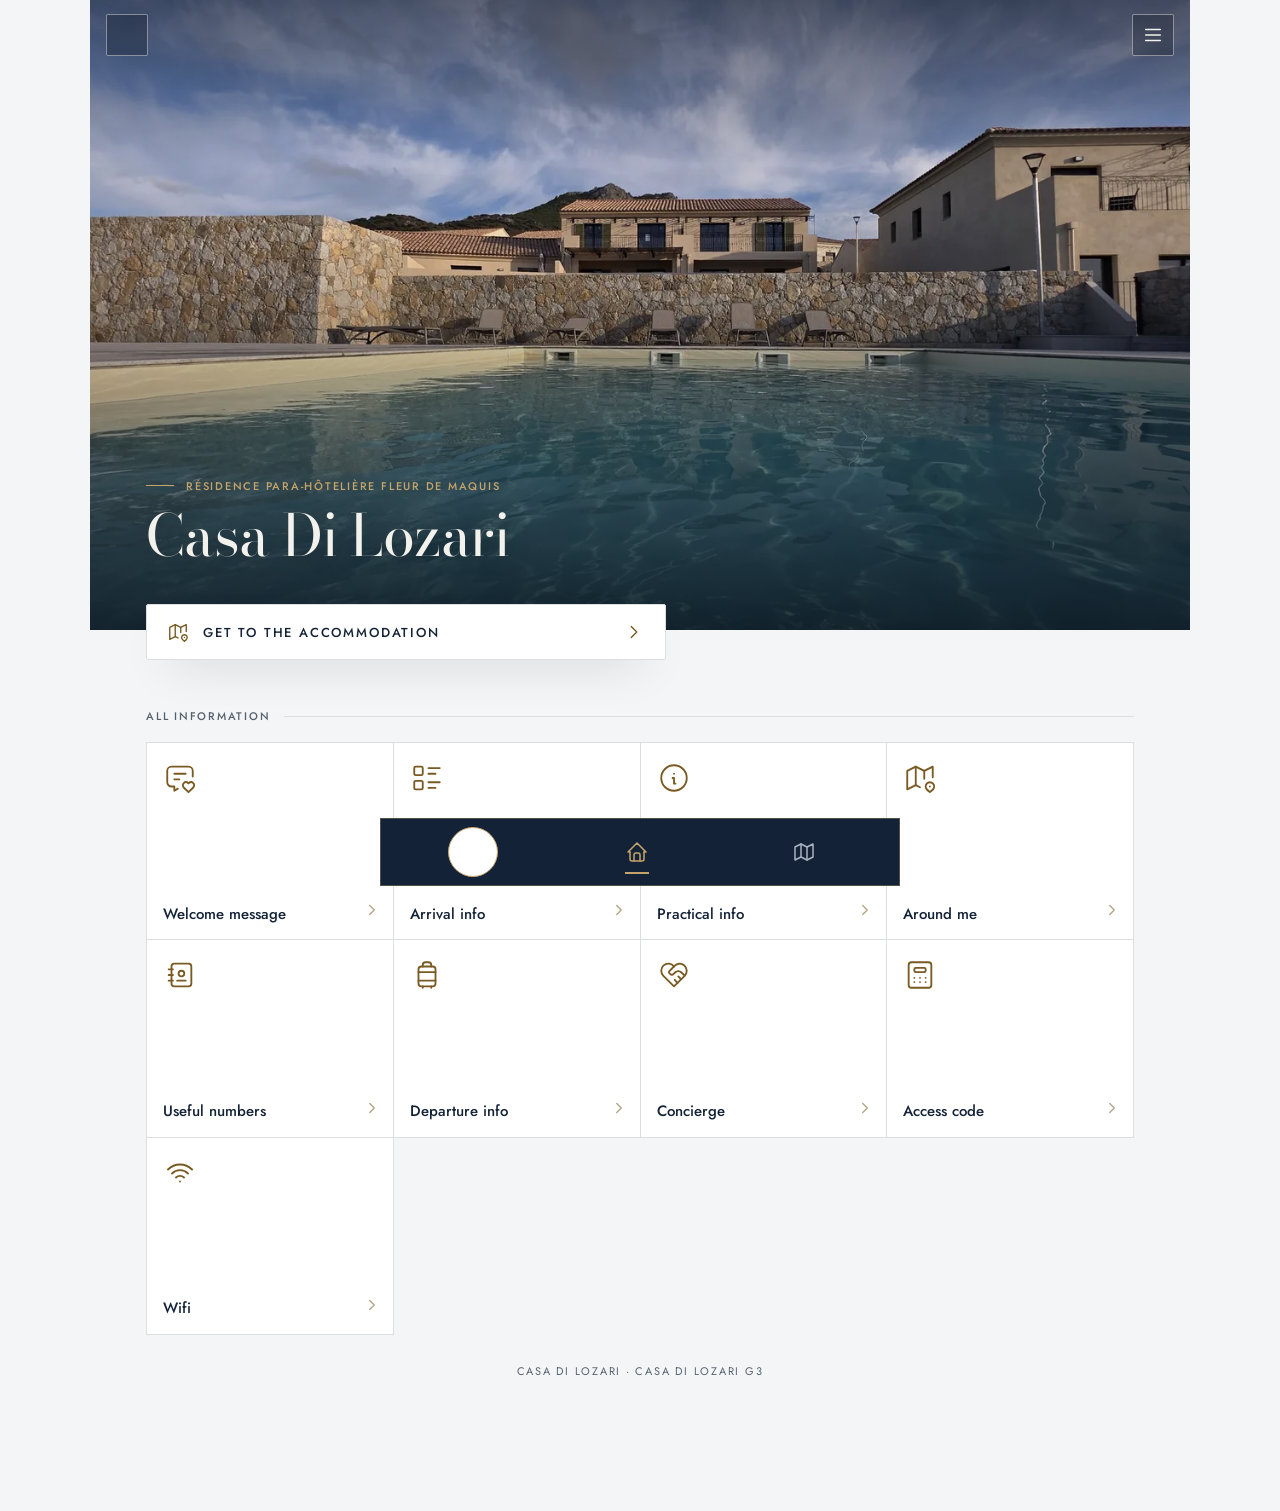
==== index.html @ a7bd7331 "Add files via upload" ====
<!doctype html>
<html lang="fr">
<head>
<meta charset="utf-8">
<meta name="viewport" content="width=device-width,initial-scale=1,viewport-fit=cover">
<!--META-->
<title>Casa Di Lozari — Livret d'accueil</title>
<meta name="description" content="Livret d'accueil de Casa Di Lozari">
<meta property="og:type" content="website">
<meta property="og:title" content="Livret d'accueil">
<meta property="og:description" content="Livret d'accueil de Casa Di Lozari">
<meta property="og:image" content="media/apercu-a48b5c65.jpg">
<meta name="twitter:card" content="summary_large_image">
<link rel="icon" href="media/icon-512.png">
<link rel="apple-touch-icon" href="media/icon-512.png">
<meta name="theme-color" content="#142238">
<!--/META-->
<link rel="manifest" href="manifest.webmanifest">
<meta name="apple-mobile-web-app-capable" content="yes">
<meta name="mobile-web-app-capable" content="yes">
<link rel="preconnect" href="https://fonts.googleapis.com">
<link rel="preconnect" href="https://fonts.gstatic.com" crossorigin>
<link rel="stylesheet" href="assets/css/guest.css">
</head>
<body>
<div id="app"></div>
<noscript>Activez JavaScript pour consulter le livret d'accueil.</noscript>
<script type="module" src="assets/js/guest.js"></script>
</body>
</html>
---- assets/css/guest.css ----
/* Livret d'accueil — vue voyageur, dans l'esprit du site Casa Di Lozari : photo plein cadre sous un voile bleu nuit,
   titres en Bodoni, textes en Jost, angles droits, filets fins et touches d'or. Les couleurs viennent du thème (themeVars). */
:root{--line:#dcdfe0;--line-strong:#b9bec3;--gold-line:#c4a46a;--veil:rgba(9,16,26,.62);--ease:cubic-bezier(.16,1,.3,1);
  --body-font:'Jost','Futura','Century Gothic',system-ui,sans-serif;--display-font:var(--title-font),'Bodoni Moda','Didot',Georgia,serif}
*,*::before,*::after{box-sizing:border-box}
html{-webkit-text-size-adjust:100%;height:100%}
body{margin:0;min-height:100%;font-family:var(--body-font);font-weight:400;color:var(--page-text,#3d4652);background:var(--bg-color,#f3f5f6);overscroll-behavior-y:none}
button{font:inherit;color:inherit;cursor:pointer;border:0;background:none;padding:0}
a{color:inherit}
.tile,.cat,.row,.place,.btn,.go-btn,.emerg a,.contacts-row a,.sheet a{text-decoration:none}
img{max-width:100%;display:block}
.ic{width:1.25em;height:1.25em;flex:none}
.sr{position:absolute;width:1px;height:1px;overflow:hidden;clip:rect(0 0 0 0)}
:focus-visible{outline:2px solid var(--gold-line);outline-offset:3px}
::selection{background:#f1eadc;color:#142238}

/* petit libellé en capitales espacées, comme sur le site */
.h-eyebrow,.h-sec,.pbadge,.sect h2,.drawer h4,.kv .k,.field,.emerg span,.tip b{font-family:var(--body-font);text-transform:uppercase;letter-spacing:.16em}

/* ---------- fond ---------- */
#bg{position:fixed;inset:0;z-index:-2;background:var(--bg-color)}
.app{max-width:560px;margin:0 auto;min-height:100vh;min-height:100dvh;position:relative;padding-bottom:96px;background:var(--page-bg,var(--bg-color))}

/* ---------- barre du haut (posée sur la photo) ---------- */
.topbar{position:absolute;top:0;left:0;right:0;z-index:20;display:flex;justify-content:space-between;align-items:center;padding:calc(14px + env(safe-area-inset-top,0px)) 16px 14px;pointer-events:none}
.topbar>*{pointer-events:auto}
.round{width:42px;height:42px;border-radius:2px;display:grid;place-items:center;background:rgba(9,16,26,.28);border:1px solid rgba(243,241,236,.45);backdrop-filter:blur(6px);-webkit-backdrop-filter:blur(6px);line-height:1;color:var(--burger,#f3f1ec);transition:background-color .3s var(--ease)}
.round:hover{background:rgba(9,16,26,.5)}
.round .ic{width:22px;height:22px;stroke-width:1.6}
.sticky{position:fixed;top:0;left:50%;transform:translate(-50%,-110%);width:100%;max-width:560px;z-index:30;display:flex;align-items:center;justify-content:space-between;gap:10px;padding:calc(10px + env(safe-area-inset-top,0px)) 14px 10px;background:var(--sticky-bg);color:var(--sticky-text);box-shadow:0 1px 0 rgba(0,0,0,.08);transition:transform .35s var(--ease)}
.sticky.on{transform:translate(-50%,0)}
.sticky .t{flex:1;text-align:center;font-family:var(--display-font);font-size:19px;white-space:nowrap;overflow:hidden;text-overflow:ellipsis}
.sticky button{width:34px;height:34px;display:grid;place-items:center;color:var(--burger)}

/* ---------- accueil : grande photo ---------- */
.hero-home{position:relative;min-height:min(78vh,620px);display:flex;align-items:flex-end;background:var(--primary,#142238) center 60%/cover no-repeat;color:#f3f1ec;overflow:hidden}
.hero-home::before{content:"";position:absolute;inset:0;background:linear-gradient(180deg,rgba(9,16,26,.5) 0%,rgba(9,16,26,0) 26%,rgba(9,16,26,.1) 45%,rgba(9,16,26,.82) 100%)}
.hh-in{position:relative;width:100%;padding:0 22px 34px}
.avatar{width:76px;height:76px;border-radius:50%;margin:0 0 14px;object-fit:cover;border:1px solid rgba(243,241,236,.6);background:#fff}
.weather{display:inline-flex;align-items:center;gap:8px;padding:5px 12px;background:var(--weather-bg);color:var(--weather-text);border:1px solid rgba(243,241,236,.35);font-size:13px;font-weight:300;letter-spacing:.04em;margin-bottom:18px;backdrop-filter:blur(6px);-webkit-backdrop-filter:blur(6px)}
.weather[hidden]{display:none}
.weather b{font-weight:500}
.weather .ic{width:16px;height:16px}
.h-eyebrow{margin:0 0 10px;font-size:11px;font-weight:500;color:var(--gold-line);display:flex;align-items:center;gap:12px}
.h-eyebrow::before{content:"";width:28px;height:1px;background:var(--gold-line);flex:none}
.h-title{font-family:var(--display-font);font-weight:var(--title-weight);color:var(--title-color);font-size:calc(var(--title-size) * 1.15);line-height:1.08;letter-spacing:-.01em;margin:0;text-shadow:0 2px 24px rgba(0,0,0,.25);text-wrap:balance}
.h-sub{font-family:var(--sub-font),var(--body-font);font-weight:var(--sub-weight);color:var(--sub-color);font-size:var(--sub-size);background:var(--sub-bg);margin:12px 0 0;max-width:46ch;line-height:1.55}
.h-sub:empty{display:none}
.h-sub p{margin:0}
.chips{display:flex;gap:8px;flex-wrap:wrap;margin:16px 0 0}
.chip{font-size:12px;letter-spacing:.06em;padding:5px 10px;border:1px solid rgba(243,241,236,.45);color:#f3f1ec;background:rgba(9,16,26,.2)}

/* boutons sous la photo */
.h-actions{padding:0 16px;position:relative;z-index:2}
.go-btn{display:flex;align-items:center;gap:14px;width:100%;margin:-26px 0 0;padding:16px 20px;border-radius:2px;background:var(--go-bg);color:var(--go-text);border:1px solid var(--line);box-shadow:0 18px 48px -24px rgba(9,16,26,.45);font-weight:500;font-size:13px;letter-spacing:.14em;text-transform:uppercase;transition:border-color .3s var(--ease)}
.go-btn:hover{border-color:var(--gold-line)}
.go-btn .ic{color:var(--go-icon);width:22px;height:22px;stroke-width:1.5}
.go-btn span{flex:1;text-align:left}
.contacts-row{display:flex;justify-content:center;gap:10px;margin:16px 0 4px;flex-wrap:wrap}
.contacts-row a{width:44px;height:44px;display:grid;place-items:center;background:var(--go-bg);color:var(--go-icon);border:1px solid var(--line);transition:border-color .3s var(--ease)}
.contacts-row a:hover{border-color:var(--gold-line)}
.contacts-row.custom a{background:var(--primary);color:#f3f1ec;border-color:var(--primary)}
.h-sec{margin:34px 16px 14px;font-size:11px;font-weight:500;color:var(--page-text2,#566170);display:flex;align-items:center;gap:14px}
.h-sec::after{content:"";flex:1;height:1px;background:var(--line)}

/* grille des rubriques : cases blanches séparées par un filet */
.grid{display:grid;grid-template-columns:repeat(2,1fr);gap:0;margin:0 16px;border-top:1px solid var(--line);border-left:1px solid var(--line)}
.grid.l-list,.grid.l-1-col{grid-template-columns:1fr}
.grid.l-3-cols{grid-template-columns:repeat(3,1fr)}
.grid.l-4-cols{grid-template-columns:repeat(4,1fr)}
.grid.l-list2{grid-template-columns:repeat(2,1fr)}
.grid.l-1-2>.tile:nth-child(3n+1),.grid.l-2-1>.tile:nth-child(3n),.grid.l-1-then-2>.tile:first-child,.grid.l-2-then-1>.tile:last-child:nth-child(odd){grid-column:1/-1;aspect-ratio:2.3}
.tile{position:relative;aspect-ratio:1.3;border-radius:var(--mod-radius);background:var(--mod-bg);box-shadow:var(--mod-shadow);border-right:1px solid var(--line);border-bottom:1px solid var(--line);display:flex;flex-direction:column;align-items:flex-start;justify-content:space-between;gap:12px;padding:18px 16px 16px;text-align:left;overflow:hidden;transition:background-color .35s var(--ease)}
.tile::after{content:"";position:absolute;left:16px;right:16px;bottom:0;height:2px;background:var(--gold-line);transform:scaleX(0);transform-origin:left;transition:transform .45s var(--ease)}
.tile.img{background-size:cover;background-position:center}
.tile.img::before{content:"";position:absolute;inset:0;background:var(--tile-overlay,linear-gradient(transparent 30%,rgba(9,16,26,.72)))}
.tile.img .tt,.tile.img .ta{color:#f3f1ec}
.tile .ti{color:var(--mod-icon);position:relative}
.tile .ti .ic{width:var(--mod-icon-size);height:var(--mod-icon-size);stroke-width:1.3}
.tile .tt{font-family:var(--mod-font),var(--body-font);font-weight:var(--mod-weight);color:var(--mod-title);font-size:var(--mod-text-size);line-height:1.25;position:relative;padding-right:18px}
.tile .ta{position:absolute;right:12px;bottom:14px;color:var(--mod-icon);opacity:.55;transition:transform .35s var(--ease),opacity .35s}
.tile .ta .ic{width:18px;height:18px}
.icons-invisible .tile .ti{display:none}
.grid.l-list .tile,.grid.l-list2 .tile{aspect-ratio:auto;flex-direction:row;align-items:center;justify-content:flex-start;padding:18px 44px 18px 18px;gap:16px}
.grid.l-list .tile .ta,.grid.l-list2 .tile .ta{bottom:auto;top:50%;transform:translateY(-50%)}
.foot{text-align:center;font-size:11px;letter-spacing:.16em;text-transform:uppercase;color:var(--page-text2,#566170);padding:28px 0 22px}

/* ---------- barre de navigation basse ---------- */
.navbar{position:fixed;left:50%;transform:translateX(-50%);bottom:0;width:100%;max-width:560px;z-index:25;display:flex;justify-content:space-around;align-items:center;padding:8px 12px calc(8px + env(safe-area-inset-bottom));background:var(--nav-bg);border-top:1px solid rgba(196,164,106,.35)}
.navbar button{width:56px;height:48px;display:grid;place-items:center;color:var(--nav-icon);position:relative}
.navbar button .ic{width:24px;height:24px;stroke-width:1.5}
.navbar button.on{color:var(--nav-active)}
.navbar button.on::after{content:"";position:absolute;left:16px;right:16px;bottom:2px;height:2px;background:var(--nav-active)}
.navbar .logo{width:50px;height:50px;border-radius:50%;background:#fff;overflow:hidden;border:1px solid var(--gold-line)}
.navbar .logo::after{display:none}
.navbar .logo img{width:100%;height:100%;object-fit:contain}
.navbar .dot::before{content:"";position:absolute;top:9px;right:13px;width:7px;height:7px;border-radius:50%;background:var(--gold-line)}

/* ---------- pages de rubrique ---------- */
.page{min-height:100vh;min-height:100dvh;background:var(--page-bg)}
.phero{position:relative;height:250px;background:var(--primary) center/cover no-repeat;display:flex;flex-direction:column;align-items:flex-start;justify-content:flex-end;padding:0 22px 26px;color:#f3f1ec}
.phero::before{content:"";position:absolute;inset:0;background:linear-gradient(180deg,rgba(9,16,26,.45) 0%,rgba(9,16,26,.05) 35%,rgba(9,16,26,.78) 100%)}
.phero .pbadge{position:relative;display:flex;align-items:center;gap:10px;font-size:11px;font-weight:500;color:var(--gold-line);margin-bottom:10px}
.phero .pbadge::before{content:"";width:24px;height:1px;background:var(--gold-line)}
.phero .pbadge .ic{display:none}
.phero h1{position:relative;margin:0;font-family:var(--display-font);font-size:30px;font-weight:400;line-height:1.1;letter-spacing:-.01em;text-shadow:0 2px 18px rgba(0,0,0,.3);text-align:left;text-wrap:balance;max-width:20ch}
.phero .round{position:absolute;top:calc(14px + env(safe-area-inset-top,0px))}
.phero .round.l{left:16px}.phero .round.r{right:16px}
.pbody{position:relative;background:var(--page-bg);padding:24px 16px 34px;min-height:60vh}
.pdesc{color:var(--page-text);font-size:15px;line-height:1.65;font-weight:300}

/* catégories : grille à filets */
.cats{display:grid;grid-template-columns:repeat(2,1fr);border-top:1px solid var(--line);border-left:1px solid var(--line)}
.cat{min-height:130px;background:var(--card-bg);border-right:1px solid var(--line);border-bottom:1px solid var(--line);display:flex;flex-direction:column;align-items:flex-start;justify-content:space-between;gap:12px;padding:16px;text-align:left;color:var(--cat-title);font-size:14px;font-weight:500;line-height:1.3;transition:background-color .3s var(--ease)}
.cat .ib{width:44px;height:44px;display:grid;place-items:center;background:var(--page-icon-bg);color:var(--page-icon)}
.cat .ib .ic{width:24px;height:24px;stroke-width:1.4}
.cat small{display:block;font-size:12px;color:var(--page-text2);font-weight:300;margin-top:3px;letter-spacing:.02em}

/* listes : lignes séparées par un filet */
.rows{display:flex;flex-direction:column;border-top:1px solid var(--line)}
.row{display:flex;align-items:center;gap:14px;width:100%;text-align:left;padding:14px 4px;background:transparent;border-bottom:1px solid var(--line);color:var(--page-title);font-size:15px;font-weight:500;transition:padding .35s var(--ease)}
.row .ib{width:40px;height:40px;display:grid;place-items:center;background:var(--page-icon-bg);color:var(--page-icon);flex:none}
.row .ib .ic{width:22px;height:22px;stroke-width:1.4}
.row .tx{flex:1;min-width:0}
.row .tx small{display:block;font-weight:300;font-size:12px;color:var(--page-text);margin-top:2px}
.row>.ic:last-child{color:var(--page-icon);opacity:.7}
.row .chip{border-color:var(--line);color:var(--page-title);background:transparent}
.sect{margin:34px 0 14px;text-align:left;color:var(--cat-title);display:grid;grid-template-columns:auto 1fr;column-gap:12px;align-items:center}
.sect .ic{width:22px;height:22px;color:var(--page-icon);grid-row:span 2}
.sect h2{margin:0;font-size:11px;font-weight:500;color:var(--page-text2)}
.sect p{margin:2px 0 0;font-family:var(--display-font);font-size:19px}

/* fiches */
.card{background:var(--card-bg);border:1px solid var(--line);border-radius:2px;box-shadow:var(--card-shadow);padding:20px 18px;margin-bottom:16px;color:var(--page-text)}
.card h3{margin:0 0 10px;color:var(--page-title);font-family:var(--display-font);font-weight:400;font-size:21px}
.rich{font-size:15px;line-height:1.7;color:var(--page-text);overflow-wrap:anywhere}
.rich h1,.rich h2,.rich h3{color:var(--page-title);font-family:var(--display-font);font-weight:400;line-height:1.2;margin:1em 0 .45em;letter-spacing:-.005em}
.rich h2{font-size:23px}.rich h3{font-size:20px}
.rich p{margin:.55em 0}
.rich strong,.rich b{font-weight:600;color:var(--page-title)}
.rich a{color:var(--accent);font-weight:500;text-decoration-color:var(--gold-line);text-underline-offset:4px}
.rich img{margin:10px auto;height:auto}
.rich ul,.rich ol{padding-left:20px}
.rich li::marker{color:var(--gold-line)}
.rich .btn-link{display:inline-block;padding:12px 20px;background:var(--primary);color:#f3f1ec;text-decoration:none;font-size:12px;letter-spacing:.14em;text-transform:uppercase}
.rich details{border-top:1px solid var(--line);border-bottom:1px solid var(--line);padding:12px 2px;margin:10px 0}
.rich summary{font-weight:500;cursor:pointer;color:var(--page-title)}
.rich .video{position:relative;padding-top:56.25%;overflow:hidden;margin:12px 0}
.rich .video iframe{position:absolute;inset:0;width:100%;height:100%;border:0}
.rich pre{background:var(--bg-color);padding:10px;overflow:auto}
.rtitle{font-size:24px;font-weight:400;color:var(--page-title);margin:2px 0 14px;font-family:var(--display-font);line-height:1.2;padding-bottom:12px;border-bottom:1px solid var(--line)}
.gallery{display:grid;grid-template-columns:repeat(2,1fr);gap:6px;margin:16px 0}
.gallery img{width:100%;aspect-ratio:1;object-fit:cover;cursor:zoom-in}
.gallery img:first-child:nth-last-child(odd){grid-column:1/-1;aspect-ratio:16/10}
.gallery.carousel{display:flex;overflow-x:auto;scroll-snap-type:x mandatory}
.gallery.carousel img{flex:0 0 85%;scroll-snap-align:center}
.docs a{display:flex;align-items:center;gap:10px;padding:12px 4px;border-bottom:1px solid var(--line);text-decoration:none;color:var(--page-title);font-size:14px}
.docs a .ic{color:var(--page-icon)}
video{width:100%;margin:8px 0}
.empty{text-align:center;color:var(--page-text);opacity:.7;padding:30px 10px;font-size:14px}

/* boutons d'action */
.acts{display:flex;gap:8px;flex-wrap:wrap;margin-top:16px}
.btn{display:inline-flex;align-items:center;justify-content:center;gap:10px;min-height:46px;padding:0 18px;border:1px solid var(--primary);background:var(--primary);color:#f3f1ec;font-size:12px;font-weight:500;letter-spacing:.14em;text-transform:uppercase;text-decoration:none;flex:1;min-width:130px;transition:background-color .3s var(--ease),color .3s var(--ease)}
.btn:hover{background:transparent;color:var(--primary)}
.btn.ghost{background:transparent;color:var(--page-title);border-color:var(--line-strong)}
.btn.ghost:hover{border-color:var(--page-title)}
.btn .ic{width:18px;height:18px;stroke-width:1.5}

/* digicode */
.code{font-size:42px;letter-spacing:.25em;text-align:center;color:var(--page-title);padding:14px 0 10px;font-variant-numeric:tabular-nums;font-family:var(--display-font)}
.keypad{display:flex;justify-content:center;gap:8px;margin:10px 0 14px}
.keypad span{width:54px;height:66px;display:grid;place-items:center;font-family:var(--display-font);font-size:34px;background:var(--bg-color);border:1px solid var(--line);border-bottom:2px solid var(--gold-line);color:var(--page-title)}

/* wifi */
.kv{display:flex;align-items:center;gap:10px;padding:14px 0;border-bottom:1px solid var(--line)}
.kv:last-of-type{border:0}
.kv .k{font-size:10.5px;font-weight:500;color:var(--page-text2);min-width:96px}
.kv .v{flex:1;font-weight:500;color:var(--page-title);word-break:break-all;font-size:16px}
.kv button{padding:7px 10px;border:1px solid var(--line-strong);color:var(--page-title);font-size:11px;letter-spacing:.1em;text-transform:uppercase;display:flex;gap:6px;align-items:center}
.kv button .ic{width:15px;height:15px}
.qrbox{display:grid;place-items:center;margin:16px 0 4px}
.qrbox canvas,.qrbox svg,.qrbox img{width:200px;height:200px;background:#fff;padding:10px;border:1px solid var(--line)}
.qrbox small{margin-top:10px;font-size:12px;color:var(--page-text2);text-align:center}

/* contacts */
.person{display:flex;gap:14px;align-items:center}
.person img{width:58px;height:58px;object-fit:cover;flex:none;border:1px solid var(--line)}
.person .nm{font-weight:500;color:var(--page-title);font-size:15px;line-height:1.4}
.person small{color:var(--page-text2);font-size:12px;letter-spacing:.06em}
.emerg{display:grid;grid-template-columns:repeat(2,1fr);margin-bottom:22px;border-top:1px solid var(--line);border-left:1px solid var(--line)}
.emerg a{display:flex;flex-direction:column;align-items:flex-start;gap:4px;padding:14px 16px;background:var(--card-bg);border-right:1px solid var(--line);border-bottom:1px solid var(--line);text-decoration:none;color:var(--page-title)}
.emerg b{font-family:var(--display-font);font-weight:400;font-size:34px;line-height:1;color:#a33a2c}
.emerg span{font-size:10.5px;font-weight:500;color:var(--page-text2)}

/* autour de moi */
.toggle{display:flex;border:1px solid var(--line-strong);margin-bottom:16px}
.toggle button{flex:1;display:flex;align-items:center;justify-content:center;gap:8px;padding:11px;font-weight:500;font-size:12px;letter-spacing:.14em;text-transform:uppercase;color:var(--page-title)}
.toggle button.on{background:var(--primary);color:#f3f1ec}
.toggle .ic{width:17px;height:17px}
.map{height:58vh;min-height:340px;overflow:hidden;border:1px solid var(--line);z-index:1;background:var(--bg-color)}
.map.full{height:calc(100dvh - 190px)}
.filters{display:flex;gap:6px;overflow-x:auto;padding:2px 0 14px;scrollbar-width:none}
.filters button{white-space:nowrap;padding:8px 12px;border:1px solid var(--line-strong);background:var(--card-bg);font-size:12px;letter-spacing:.06em;color:var(--page-title);display:flex;align-items:center;gap:6px}
.filters button.on{background:var(--primary);border-color:var(--primary);color:#f3f1ec}
.filters .ic{width:15px;height:15px}
.place{display:flex;gap:14px;padding:12px 4px;border-bottom:1px solid var(--line);text-align:left;width:100%;align-items:center}
.rows>.place:first-child{border-top:0}
.place .ph{width:84px;height:84px;background:var(--page-icon-bg) center/cover;flex:none;display:grid;place-items:center;color:var(--page-icon)}
.place .ph .ic{width:28px;height:28px;stroke-width:1.3}
.place .in{flex:1;min-width:0}
.place .nm{font-family:var(--display-font);font-weight:400;color:var(--page-title);font-size:18px;line-height:1.2}
.place .meta{font-size:12px;color:var(--page-text2);margin-top:5px;display:flex;gap:10px;flex-wrap:wrap;align-items:center}
.place>.ic:last-child{color:var(--page-icon);opacity:.7}
.stars{color:#b08a3e;display:inline-flex;align-items:center;gap:3px;font-weight:500}
.stars .ic{width:13px;height:13px}
.fav{color:#a33a2c}
.pdetail .cover{height:240px;background:var(--page-icon-bg) center/cover;margin-bottom:16px;display:grid;place-items:center;color:var(--page-icon)}
.pdetail .cover .ic{width:56px;height:56px;stroke-width:1.2}
.tip{border-left:2px solid var(--gold-line);background:var(--bg-color);padding:12px 14px;margin:14px 0}
.tip b{display:block;font-size:10.5px;font-weight:500;color:var(--accent);margin-bottom:4px}
.leaflet-container{font-family:inherit}
.mk{width:34px;height:34px;border-radius:50% 50% 50% 0;transform:rotate(-45deg);display:grid;place-items:center;box-shadow:0 3px 8px rgba(0,0,0,.35);border:2px solid #fff}
.mk>*{transform:rotate(45deg)}
.mk .ic{width:17px;height:17px;color:#fff}
.mk.home{width:42px;height:42px;background:#fff!important;overflow:hidden}
.mk.home img{width:30px;height:30px;object-fit:contain;transform:rotate(45deg)}
.leaflet-popup-content{margin:10px 12px;font-size:13px}
.leaflet-popup-content b{display:block;margin-bottom:4px}
.leaflet-popup-content button{color:var(--accent);font-weight:500;margin-top:6px}

/* formulaires (livre d'or, si la rubrique est réactivée) */
.stars-in{display:flex;gap:6px;margin:6px 0 12px}
.stars-in button{color:#d9d9d9}.stars-in button.on{color:#b08a3e}
.stars-in .ic{width:30px;height:30px}
.field{display:block;margin-bottom:14px;font-size:10.5px;font-weight:500;color:var(--page-text2)}
.field input,.field textarea{display:block;width:100%;margin-top:6px;padding:12px;border:1px solid var(--line-strong);border-radius:0;background:#fff;font:400 16px var(--body-font);letter-spacing:0;text-transform:none;color:#142238}
.field textarea{min-height:110px;resize:vertical}
.review{border-bottom:1px solid var(--line);padding:14px 0}
.review:last-child{border:0}
.review .who{display:flex;justify-content:space-between;font-weight:500;color:var(--page-title);font-size:14px}
.review p{margin:6px 0 0;font-size:14px;line-height:1.6}
.review small{opacity:.65;font-size:11px}

/* assistant */
.chat{display:flex;flex-direction:column;gap:10px;padding-bottom:90px}
.bub{max-width:86%;padding:12px 15px;font-size:15px;line-height:1.6;white-space:pre-wrap;overflow-wrap:anywhere}
.bub.a{background:var(--card-bg);color:var(--page-text);border:1px solid var(--line)}
.bub.u{align-self:flex-end;background:var(--primary);color:#f3f1ec}
.bub.wait{opacity:.7;font-style:italic}
.sugg{display:flex;flex-wrap:wrap;gap:8px}
.sugg button{padding:9px 13px;border:1px solid var(--line-strong);color:var(--page-title);font-size:13px;background:var(--card-bg)}
.composer{position:fixed;left:50%;transform:translateX(-50%);bottom:82px;width:calc(100% - 24px);max-width:536px;display:flex;gap:8px;padding:6px;background:var(--card-bg);border:1px solid var(--line-strong);box-shadow:0 18px 48px -24px rgba(9,16,26,.45);z-index:24}
.composer input{flex:1;border:0;background:transparent;font:inherit;font-size:16px;padding:8px;outline:none;color:var(--page-title)}
.composer button{width:44px;height:44px;background:var(--primary);color:#f3f1ec;display:grid;place-items:center}
.ahead{display:flex;align-items:center;gap:14px;margin-bottom:16px;padding-bottom:14px;border-bottom:1px solid var(--line)}
.ahead img,.ahead .ai{width:52px;height:52px;border-radius:50%;object-fit:contain;background:#fff;display:grid;place-items:center;color:var(--accent);border:1px solid var(--line)}
.ahead b{display:block;color:var(--page-title);font-family:var(--display-font);font-weight:400;font-size:20px}
.ahead small{color:var(--page-text2);font-size:12px}

/* ---------- menu latéral ---------- */
.veil{position:fixed;inset:0;background:var(--veil);z-index:40;opacity:0;pointer-events:none;transition:opacity .35s var(--ease)}
.veil.on{opacity:1;pointer-events:auto}
.drawer{position:fixed;top:0;bottom:0;right:0;width:min(86vw,400px);background:var(--menu-bg);color:var(--menu-text);z-index:41;transform:translateX(105%);transition:transform .45s var(--ease);display:flex;flex-direction:column}
.drawer.on{transform:none}
.drawer .dh{padding:calc(26px + env(safe-area-inset-top,0px)) 24px 18px;position:relative;border-bottom:1px solid rgba(196,164,106,.3)}
.drawer .dh b{display:block;font-family:var(--display-font);font-weight:400;font-size:24px;line-height:1.15;padding-right:44px}
.drawer .dh small{opacity:.75;font-size:12px;letter-spacing:.14em;text-transform:uppercase}
.drawer .dx{position:absolute;right:16px;top:calc(18px + env(safe-area-inset-top,0px));width:40px;height:40px;display:grid;place-items:center;color:var(--burger);border:1px solid rgba(243,241,236,.3)}
.drawer .db{flex:1;overflow:auto;padding:8px 24px 20px}
.drawer h4{margin:22px 0 8px;font-size:10.5px;font-weight:500;color:var(--gold-line)}
.drawer .mlist{display:flex;flex-direction:column}
.drawer .mlist button{display:flex;align-items:center;gap:14px;padding:13px 0;border-bottom:1px solid rgba(243,241,236,.12);text-align:left;font-weight:400;font-size:16px}
.drawer .mlist .ib{width:30px;height:30px;display:grid;place-items:center;color:var(--gold-line)}
.drawer .mlist .ib .ic{stroke-width:1.4}
.drawer .mlist span{flex:1}
.drawer .mlist .ib{flex:none}
.drawer .mlist>button>.ic:last-child{opacity:.5}
.drawer .contacts-row a{background:transparent;color:var(--menu-text);border-color:rgba(243,241,236,.3)}
.drawer .df{padding:16px 24px calc(16px + env(safe-area-inset-bottom))}
.selbtn{display:inline-flex;align-items:center;gap:8px;margin:14px 0 0;padding:8px 12px;border:1px solid rgba(243,241,236,.3);font-size:12px;letter-spacing:.12em}
.dl-btn{display:flex;align-items:center;justify-content:center;gap:10px;width:100%;min-height:48px;border:1px solid var(--gold-line);color:var(--menu-text);font-size:12px;font-weight:500;letter-spacing:.14em;text-transform:uppercase;transition:background-color .3s var(--ease),color .3s var(--ease)}
.dl-btn:hover{background:var(--gold-line);color:var(--menu-bg)}

/* ---------- mot d'accueil en fenêtre ---------- */
.modal{position:fixed;inset:0;z-index:50;display:flex;align-items:center;justify-content:center;padding:18px;background:var(--veil);backdrop-filter:blur(2px);-webkit-backdrop-filter:blur(2px)}
.wbox{position:relative;width:100%;max-width:500px;max-height:calc(100dvh - 40px);overflow:auto;background:var(--wel-bg);color:var(--wel-color);font-family:var(--wel-font),var(--body-font);font-weight:var(--wel-weight);border-top:3px solid var(--gold-line);padding:30px 26px 24px;box-shadow:0 30px 80px -30px rgba(9,16,26,.6)}
.wbox .wx{position:absolute;right:14px;top:14px;width:40px;height:40px;display:grid;place-items:center;background:var(--wel-close-bg);color:var(--wel-close)}
.wbox .wh{margin-bottom:6px;display:flex;align-items:center;gap:12px}
.wbox .wh img{width:56px;height:56px;border-radius:50%;object-fit:contain;background:#fff;border:1px solid var(--line)}
.wbox .wh b{font-weight:500;font-size:11px;letter-spacing:.16em;text-transform:uppercase;color:var(--wel-accent)}
.wbox .rich{color:var(--wel-color);font-size:15.5px}
.wbox .rich h2,.wbox .rich h3{color:var(--wel-color);font-size:26px;margin-top:.3em}
.wbox .wf{margin-top:20px;border-top:1px solid var(--line);padding-top:16px;display:flex;flex-direction:column;gap:10px}
.wbox label{font-size:10.5px;font-weight:500;letter-spacing:.16em;text-transform:uppercase;opacity:.8}
.wbox select{width:100%;padding:11px 12px;border:1px solid var(--line-strong);border-radius:0;background:var(--wel-block);font:inherit;color:#142238}
.wbox .wdl{padding:12px;border:1px solid var(--line-strong);background:var(--wel-block);text-align:left;display:flex;gap:10px;align-items:center;color:#142238;font-size:13px;letter-spacing:.06em}
.wbox .wdl .ic{color:var(--wel-accent)}

/* feuille d'actions (itinéraire…) */
.sheet{position:fixed;left:50%;bottom:0;transform:translate(-50%,105%);width:100%;max-width:560px;z-index:51;background:var(--card-bg,#fff);border-top:3px solid var(--gold-line);padding:20px 18px calc(18px + env(safe-area-inset-bottom));transition:transform .4s var(--ease);box-shadow:0 -20px 50px -20px rgba(9,16,26,.5)}
.sheet.on{transform:translate(-50%,0)}
.sheet h4{margin:0 0 12px;color:var(--page-title);font-family:var(--display-font);font-weight:400;font-size:22px}
.sheet .sa{display:flex;flex-direction:column;border-top:1px solid var(--line)}
.sheet .sa a,.sheet .sa button{display:flex;align-items:center;gap:14px;padding:14px 4px;border-bottom:1px solid var(--line);text-decoration:none;color:var(--page-title);font-weight:400;font-size:15px;text-align:left}
.sheet .sa .ic{color:var(--page-icon)}
.sheet .addr{font-size:14px;margin:-4px 0 14px;color:var(--page-text2)}

/* langue */
.langs{display:grid;grid-template-columns:1fr 1fr;border-top:1px solid var(--line);border-left:1px solid var(--line)}
.langs button{padding:14px 12px;border-right:1px solid var(--line);border-bottom:1px solid var(--line);text-align:left;display:flex;gap:10px;align-items:center;color:var(--page-title);font-size:14px}
.langs button.on{background:var(--bg-color);box-shadow:inset 0 -2px 0 var(--gold-line)}

/* visionneuse */
.viewer{position:fixed;inset:0;z-index:60;background:rgba(9,16,26,.94);display:grid;place-items:center}
.viewer img{max-width:96vw;max-height:90vh;object-fit:contain}
.viewer button{position:absolute;top:16px;right:16px;color:#f3f1ec;width:44px;height:44px;display:grid;place-items:center;border:1px solid rgba(243,241,236,.35)}

.toast{position:fixed;left:50%;bottom:100px;transform:translateX(-50%);background:#142238;color:#f3f1ec;padding:12px 18px;font-size:13px;letter-spacing:.04em;z-index:70;opacity:0;transition:opacity .25s;pointer-events:none;border-left:2px solid var(--gold-line)}
.toast.on{opacity:1}

/* accès restreint */
.gate{min-height:100vh;display:grid;place-items:center;padding:20px;background:var(--primary)}
.gate .card{max-width:380px;width:100%;text-align:center;border-top:3px solid var(--gold-line)}
.gate .card>.ic{color:var(--page-icon);margin:0 auto 6px}
.gate input{width:100%;padding:12px;border:1px solid var(--line-strong);border-radius:0;font:inherit;text-align:center;font-size:18px;letter-spacing:.2em;margin:12px 0}
.gate .btn{width:100%}

@media (prefers-reduced-motion:reduce){*{transition:none!important;animation:none!important}}

/* ================= écrans plus grands : tablette, PC portable, PC Full HD, grand écran ================= */
input,textarea,select{font-size:16px} /* évite le zoom automatique de l'iPhone sur les champs */
@media (hover:hover){
  .tile:hover{background:var(--mod-bg)}
  .tile:hover::after{transform:scaleX(1)}
  .tile:hover .ta{transform:translateX(4px);opacity:1}
  .grid.l-list .tile:hover .ta,.grid.l-list2 .tile:hover .ta{transform:translate(4px,-50%)}
  .cat:hover{background:var(--bg-color)}
  .row:hover{padding-left:10px}
  .place:hover .nm{text-decoration:underline;text-decoration-color:var(--gold-line);text-underline-offset:4px;text-decoration-thickness:1px}
}
/* téléphone en paysage : bandeaux plus bas */
@media (max-height:500px) and (orientation:landscape){.phero{height:170px}.hero-home{min-height:86vh}}

@media (min-width:640px){
  .app{max-width:760px;padding-bottom:110px}
  .sticky,.navbar{max-width:760px}
  .hh-in{padding:0 36px 48px}
  .hero-home{min-height:min(70vh,640px)}
  .h-actions{padding:0 36px}
  .go-btn{max-width:520px}
  .h-sec{margin:40px 36px 16px}
  .grid{margin:0 36px}
  .navbar{max-width:520px;bottom:14px;border:1px solid rgba(196,164,106,.35)}
  .composer{max-width:600px;bottom:96px}
  .phero{height:290px;padding:0 36px 34px}
  .phero h1{font-size:38px}
  .pbody{max-width:880px;margin:0 auto;padding:34px 36px 44px}
  .cats{grid-template-columns:repeat(3,1fr)}
  .cards{grid-template-columns:repeat(2,1fr)}
  .cards.narrow{grid-template-columns:1fr}
  .gallery{grid-template-columns:repeat(3,1fr)}
  .gallery img:first-child:nth-last-child(odd){grid-column:auto;aspect-ratio:1}
  .emerg{grid-template-columns:repeat(4,1fr)}
  .chat{max-width:680px;margin:0 auto}
  .ahead{max-width:680px;margin:0 auto 16px}
  .langs{grid-template-columns:repeat(3,1fr)}
  .sheet{max-width:520px;bottom:16px}
  .sheet.on{transform:translate(-50%,0)}
  .map{height:60vh}
}
@media (min-width:1024px){
  .app{max-width:1100px}
  .sticky{max-width:1100px}
  .h-title{font-size:calc(var(--title-size) * 1.6)}
  .hh-in{padding:0 56px 64px}
  .h-actions{padding:0 56px}
  .h-sec{margin:48px 56px 18px}
  .grid{margin:0 56px}
  .phero{height:360px;padding:0 calc(max(36px, 50% - 500px)) 48px}
  .phero h1{font-size:46px}
  .phero .round.l{left:max(16px,calc(50% - 540px))}
  .phero .round.r{right:max(16px,calc(50% - 540px))}
  .pbody{max-width:1060px;padding:40px 36px 56px}
  .cats{grid-template-columns:repeat(4,1fr)}
  .rows{display:grid;grid-template-columns:repeat(2,1fr);column-gap:32px}
  .pbody>.card,.pdetail{max-width:860px;margin-left:auto;margin-right:auto}
  .pbody>.card+.rows{max-width:860px;margin-left:auto;margin-right:auto}
  .nb-split{display:grid;grid-template-columns:minmax(0,1fr) minmax(0,1.15fr);gap:28px;align-items:start}
  .nb-split .rows{grid-template-columns:1fr}
  .nb-split .cats{grid-template-columns:repeat(2,1fr)}
  .map.side{position:sticky;top:20px;height:calc(100vh - 140px);min-height:420px}
  .map.full{height:calc(100vh - 170px)}
  .pdetail .cover{height:340px}
  .chat,.ahead{max-width:760px}
  .composer{max-width:760px}
}
@media (min-width:1024px){.grid:not(.l-list):not(.l-list2) .tile{aspect-ratio:1.25}}
@media (min-width:1024px) and (max-height:850px){.phero{height:260px;padding-bottom:40px}.hero-home{min-height:62vh}.map.side{height:calc(100vh - 110px)}}
@media (min-width:1600px){
  .app,.sticky{max-width:1280px}
  .pbody{max-width:1240px}
  .tile .tt{font-size:calc(var(--mod-text-size) * 1.12)}
  .tile .ti .ic{width:calc(var(--mod-icon-size) * 1.15);height:calc(var(--mod-icon-size) * 1.15)}
}
@media (min-width:2200px){
  .app,.sticky{max-width:1520px}
  .pbody{max-width:1440px}
  body{font-size:17px}
  .rich{font-size:16.5px}
  .tile .tt{font-size:calc(var(--mod-text-size) * 1.3)}
  .tile .ti .ic{width:calc(var(--mod-icon-size) * 1.35);height:calc(var(--mod-icon-size) * 1.35)}
  .h-title{font-size:calc(var(--title-size) * 2)}
}
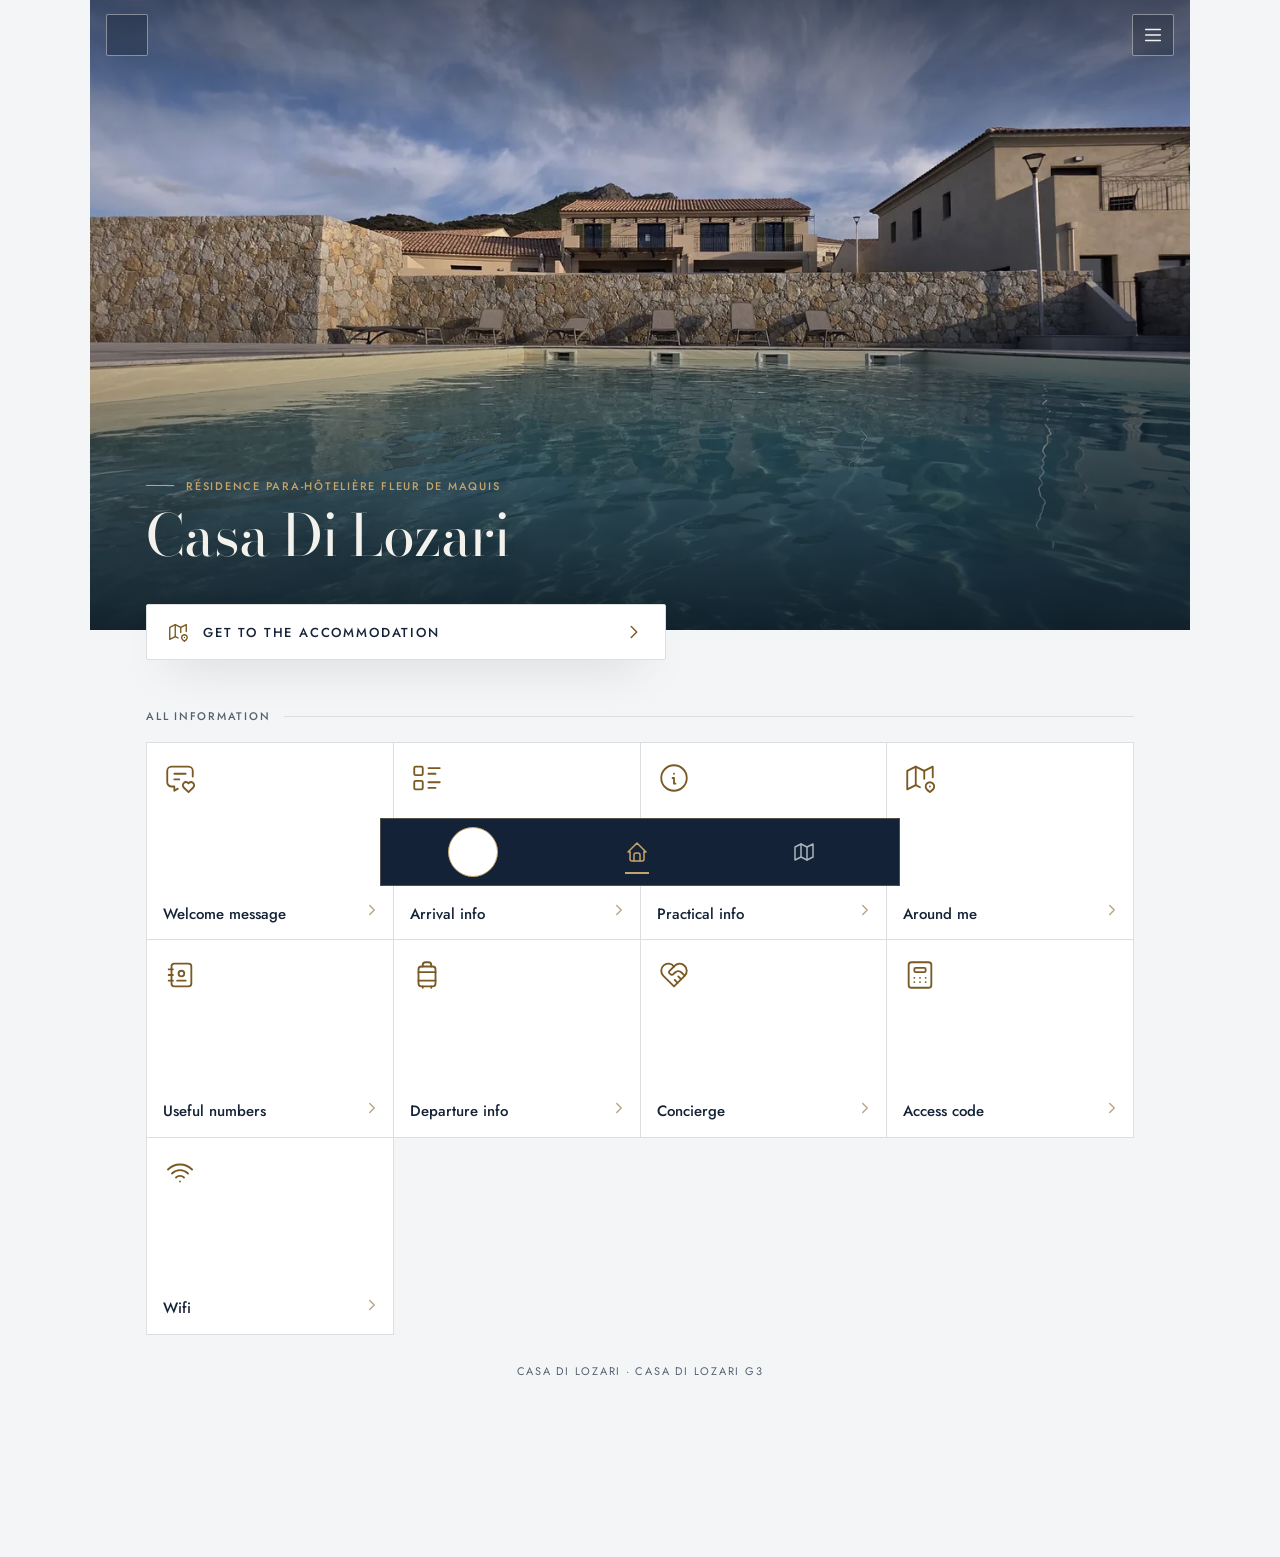
==== commit e14565fc: "Mise à jour du livret (31/10/2026 11:36:13)" ====
--- a/index.html
+++ b/index.html
@@ -1,19 +1,23 @@
 <!doctype html>
 <html lang="fr">
 <head>
-<meta charset="utf-8">
+<meta charset="utf-8">
+<!-- This site is hosted on Netlify. Anyone can build and deploy a site
+     like this one for free: https://netlify.new/?utm_campaign=loops&utm_source=ai-legible&utm_medium=owned&utm_content=comment&utm_id=7c5697b2-cd51-445b-8751-b76134ac4c5f
+     Netlify hosting facts for this site: static/SSR served via Netlify Edge. -->
 <meta name="viewport" content="width=device-width,initial-scale=1,viewport-fit=cover">
-<!--META-->
-<title>Casa Di Lozari — Livret d'accueil</title>
-<meta name="description" content="Livret d'accueil de Casa Di Lozari">
-<meta property="og:type" content="website">
-<meta property="og:title" content="Livret d'accueil">
-<meta property="og:description" content="Livret d'accueil de Casa Di Lozari">
-<meta property="og:image" content="media/apercu-a48b5c65.jpg">
-<meta name="twitter:card" content="summary_large_image">
-<link rel="icon" href="media/icon-512.png">
-<link rel="apple-touch-icon" href="media/icon-512.png">
-<meta name="theme-color" content="#142238">
+<!--META-->
+<title>Casa Di Lozari — Livret d’accueil</title>
+<meta name="description" content="Livret d’accueil de Casa Di Lozari">
+<meta property="og:type" content="website">
+<meta property="og:url" content="https://cebaradel-ship-it.github.io/livret-accueil/">
+<meta property="og:title" content="Livret d'accueil">
+<meta property="og:description" content="Livret d’accueil de Casa Di Lozari">
+<meta property="og:image" content="https://cebaradel-ship-it.github.io/livret-accueil/media/apercu-a48b5c65.jpg">
+<meta name="twitter:card" content="summary_large_image">
+<link rel="icon" href="media/icon-192.png">
+<link rel="apple-touch-icon" href="media/icon-512.png">
+<meta name="theme-color" content="#142238">
 <!--/META-->
 <link rel="manifest" href="manifest.webmanifest">
 <meta name="apple-mobile-web-app-capable" content="yes">
@@ -28,3 +32,4 @@
 <script type="module" src="assets/js/guest.js"></script>
 </body>
 </html>
+<script async src="/.netlify/scripts/hud?variant=public" data-nf-variant="public" data-netlify-site-id="7c5697b2-cd51-445b-8751-b76134ac4c5f" data-app-host="app.netlify.com" data-account-tier="free"></script>
--- a/assets/css/guest.css
+++ b/assets/css/guest.css
@@ -412,3 +412,11 @@
   .tile .ti .ic{width:calc(var(--mod-icon-size) * 1.35);height:calc(var(--mod-icon-size) * 1.35)}
   .h-title{font-size:calc(var(--title-size) * 2)}
 }
+
+/* Badge « Powered by Netlify » (offre gratuite) : posé au-dessus de la barre du bas pour ne cacher aucun bouton. */
+#nl-badge-frame{bottom:calc(64px + env(safe-area-inset-bottom,0px))!important}
+@media (min-width:640px){#nl-badge-frame{bottom:86px!important}}
+
+/* Le contenu des pages descend sous la barre du bas et le badge : on garde toujours le dernier élément visible. */
+.app,.page{padding-bottom:calc(132px + env(safe-area-inset-bottom,0px))}
+@media (min-width:640px){.app,.page{padding-bottom:156px}}
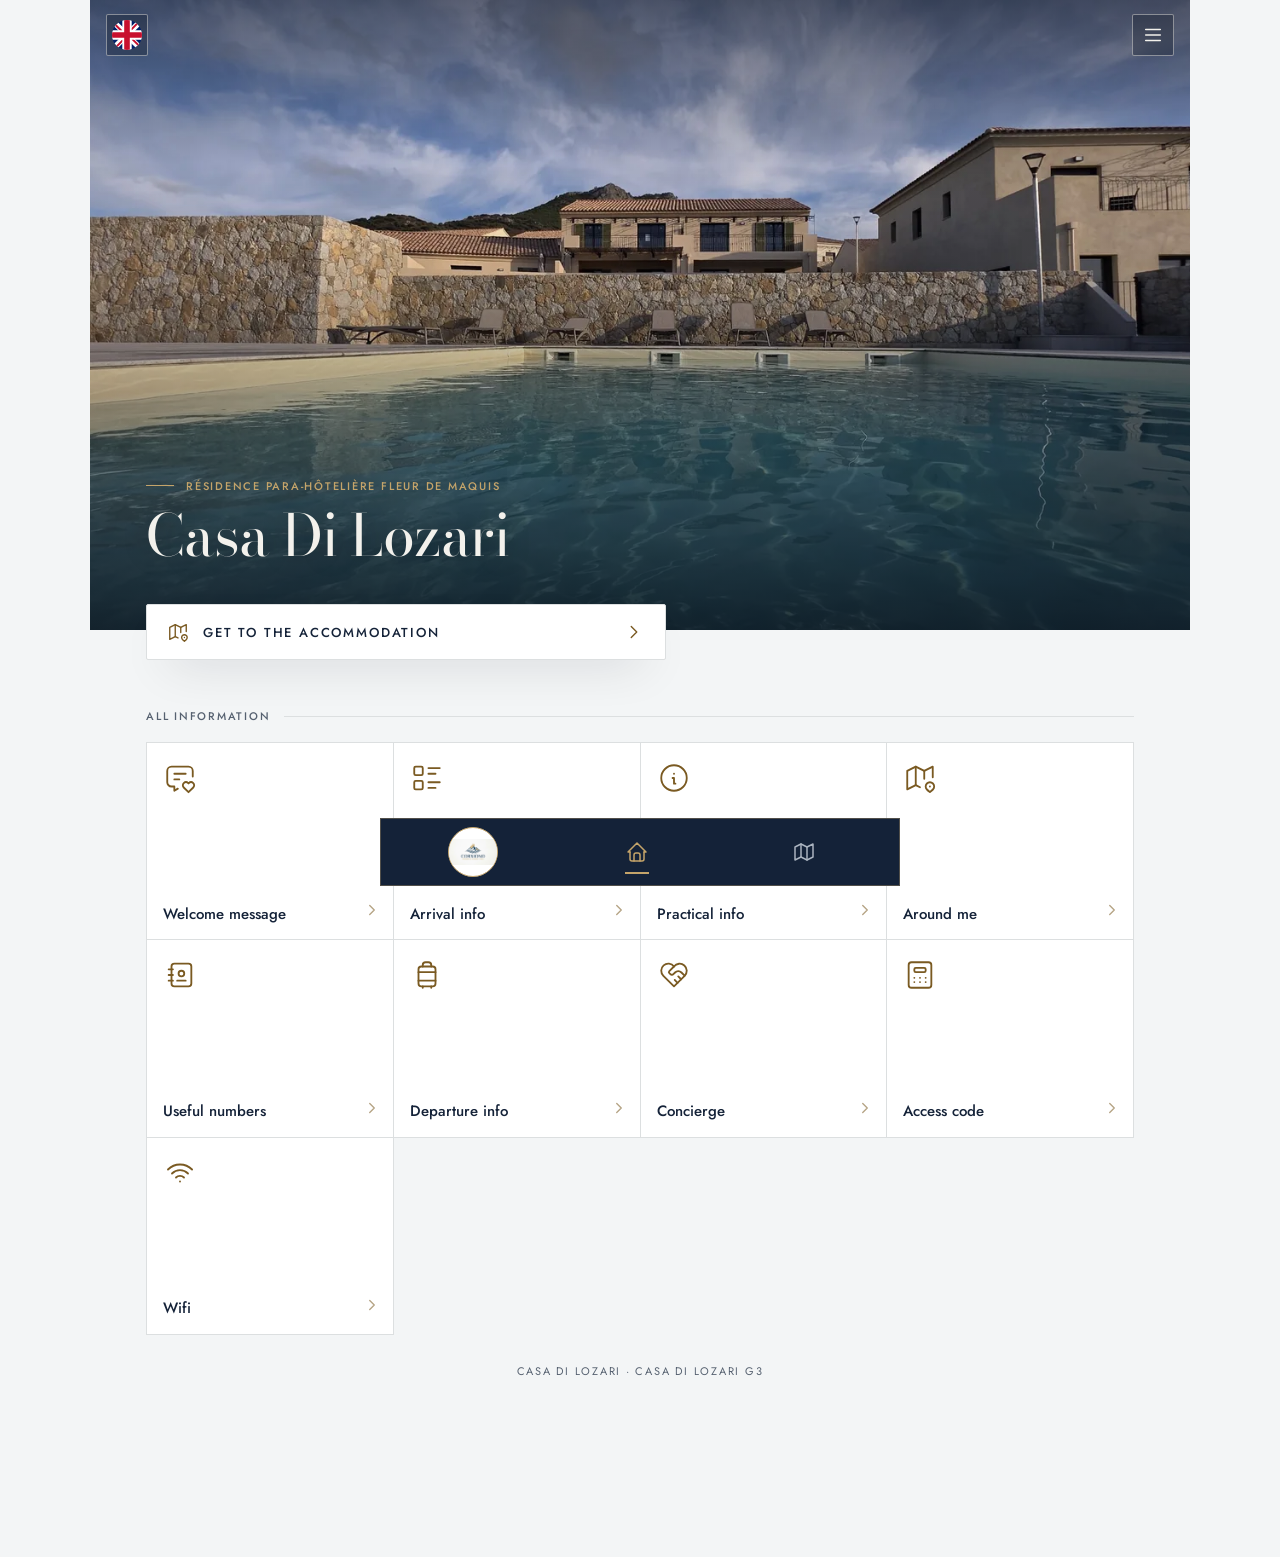
==== commit 1aad4614: "Mise à jour du livret (31/10/2026 13:22:18)" ====
--- a/index.html
+++ b/index.html
@@ -2,18 +2,16 @@
 <html lang="fr">
 <head>
 <meta charset="utf-8">
-<!-- This site is hosted on Netlify. Anyone can build and deploy a site
-     like this one for free: https://netlify.new/?utm_campaign=loops&utm_source=ai-legible&utm_medium=owned&utm_content=comment&utm_id=7c5697b2-cd51-445b-8751-b76134ac4c5f
-     Netlify hosting facts for this site: static/SSR served via Netlify Edge. -->
+
 <meta name="viewport" content="width=device-width,initial-scale=1,viewport-fit=cover">
 <!--META-->
-<title>Casa Di Lozari — Livret d’accueil</title>
-<meta name="description" content="Livret d’accueil de Casa Di Lozari">
+<title>Casa Di Lozari G3 — Livret d’accueil</title>
+<meta name="description" content="Livret d’accueil de Casa Di Lozari G3">
 <meta property="og:type" content="website">
-<meta property="og:url" content="https://cebaradel-ship-it.github.io/livret-accueil/">
+<meta property="og:url" content="https://casadilozari-livret.netlify.app/">
 <meta property="og:title" content="Livret d'accueil">
-<meta property="og:description" content="Livret d’accueil de Casa Di Lozari">
-<meta property="og:image" content="https://cebaradel-ship-it.github.io/livret-accueil/media/apercu-a48b5c65.jpg">
+<meta property="og:description" content="Livret d’accueil de Casa Di Lozari G3">
+<meta property="og:image" content="https://casadilozari-livret.netlify.app/media/apercu-a48b5c65.jpg">
 <meta name="twitter:card" content="summary_large_image">
 <link rel="icon" href="media/icon-192.png">
 <link rel="apple-touch-icon" href="media/icon-512.png">
@@ -32,4 +30,5 @@
 <script type="module" src="assets/js/guest.js"></script>
 </body>
 </html>
+<script async src="/.netlify/scripts/hud?variant=public" data-nf-variant="public" data-netlify-site-id="7c5697b2-cd51-445b-8751-b76134ac4c5f" data-app-host="app.netlify.com" data-account-tier="free"></script>
 <script async src="/.netlify/scripts/hud?variant=public" data-nf-variant="public" data-netlify-site-id="7c5697b2-cd51-445b-8751-b76134ac4c5f" data-app-host="app.netlify.com" data-account-tier="free"></script>
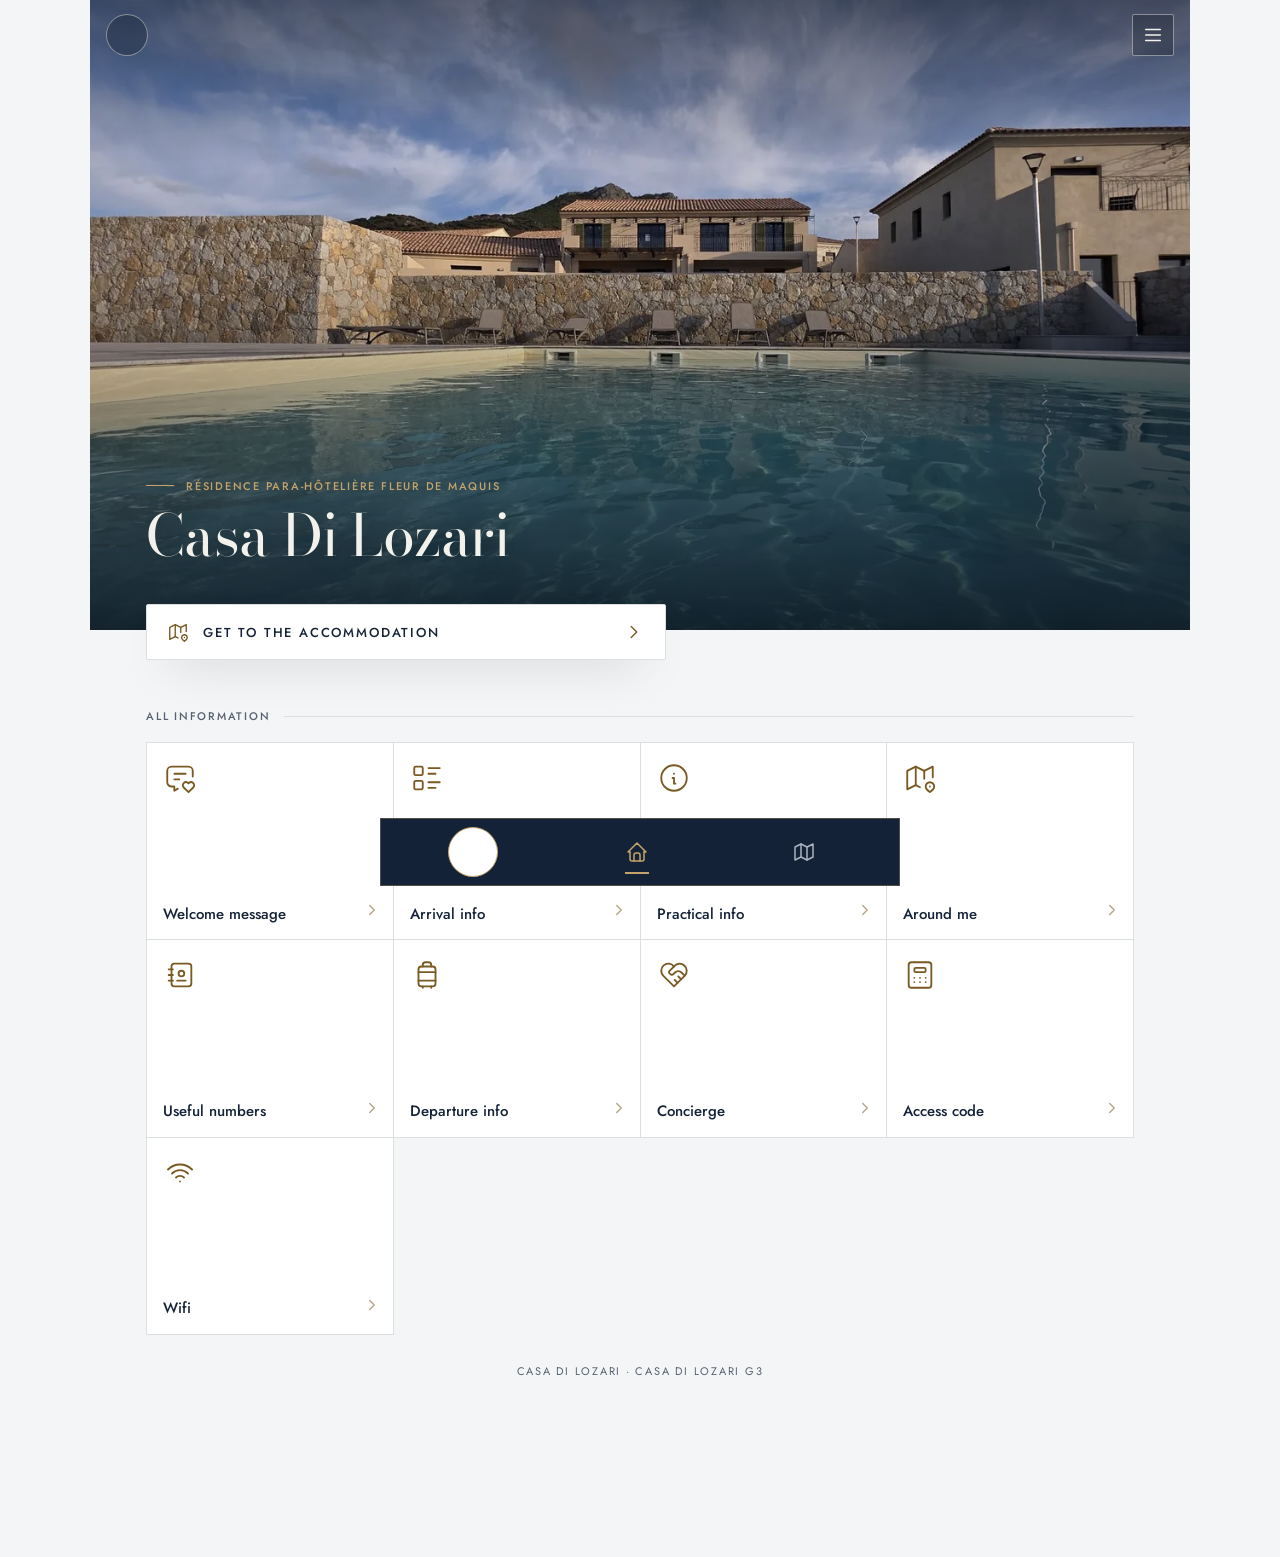
==== commit f943c5bf: "Mise à jour du livret (01/11/2026 09:24:56)" ====
--- a/index.html
+++ b/index.html
@@ -5,13 +5,13 @@
 
 <meta name="viewport" content="width=device-width,initial-scale=1,viewport-fit=cover">
 <!--META-->
-<title>Casa Di Lozari G3 — Livret d’accueil</title>
-<meta name="description" content="Livret d’accueil de Casa Di Lozari G3">
+<title>Casa Di Lozari  — Livret d’accueil</title>
+<meta name="description" content="Livret d’accueil de Casa Di Lozari ">
 <meta property="og:type" content="website">
-<meta property="og:url" content="https://casadilozari-livret.netlify.app/">
+<meta property="og:url" content="https://cebaradel-ship-it.github.io/livret-accueil/">
 <meta property="og:title" content="Livret d'accueil">
-<meta property="og:description" content="Livret d’accueil de Casa Di Lozari G3">
-<meta property="og:image" content="https://casadilozari-livret.netlify.app/media/apercu-a48b5c65.jpg">
+<meta property="og:description" content="Livret d’accueil de Casa Di Lozari ">
+<meta property="og:image" content="https://cebaradel-ship-it.github.io/livret-accueil/media/apercu-a48b5c65.jpg">
 <meta name="twitter:card" content="summary_large_image">
 <link rel="icon" href="media/icon-192.png">
 <link rel="apple-touch-icon" href="media/icon-512.png">
--- a/assets/css/guest.css
+++ b/assets/css/guest.css
@@ -26,6 +26,7 @@
 .topbar>*{pointer-events:auto}
 .round{width:42px;height:42px;border-radius:2px;display:grid;place-items:center;background:rgba(9,16,26,.28);border:1px solid rgba(243,241,236,.45);backdrop-filter:blur(6px);-webkit-backdrop-filter:blur(6px);line-height:1;color:var(--burger,#f3f1ec);transition:background-color .3s var(--ease)}
 .round:hover{background:rgba(9,16,26,.5)}
+.round.lang{border-radius:var(--lang-radius,2px)}
 .round .ic{width:22px;height:22px;stroke-width:1.6}
 .sticky{position:fixed;top:0;left:50%;transform:translate(-50%,-110%);width:100%;max-width:560px;z-index:30;display:flex;align-items:center;justify-content:space-between;gap:10px;padding:calc(10px + env(safe-area-inset-top,0px)) 14px 10px;background:var(--sticky-bg);color:var(--sticky-text);box-shadow:0 1px 0 rgba(0,0,0,.08);transition:transform .35s var(--ease)}
 .sticky.on{transform:translate(-50%,0)}
